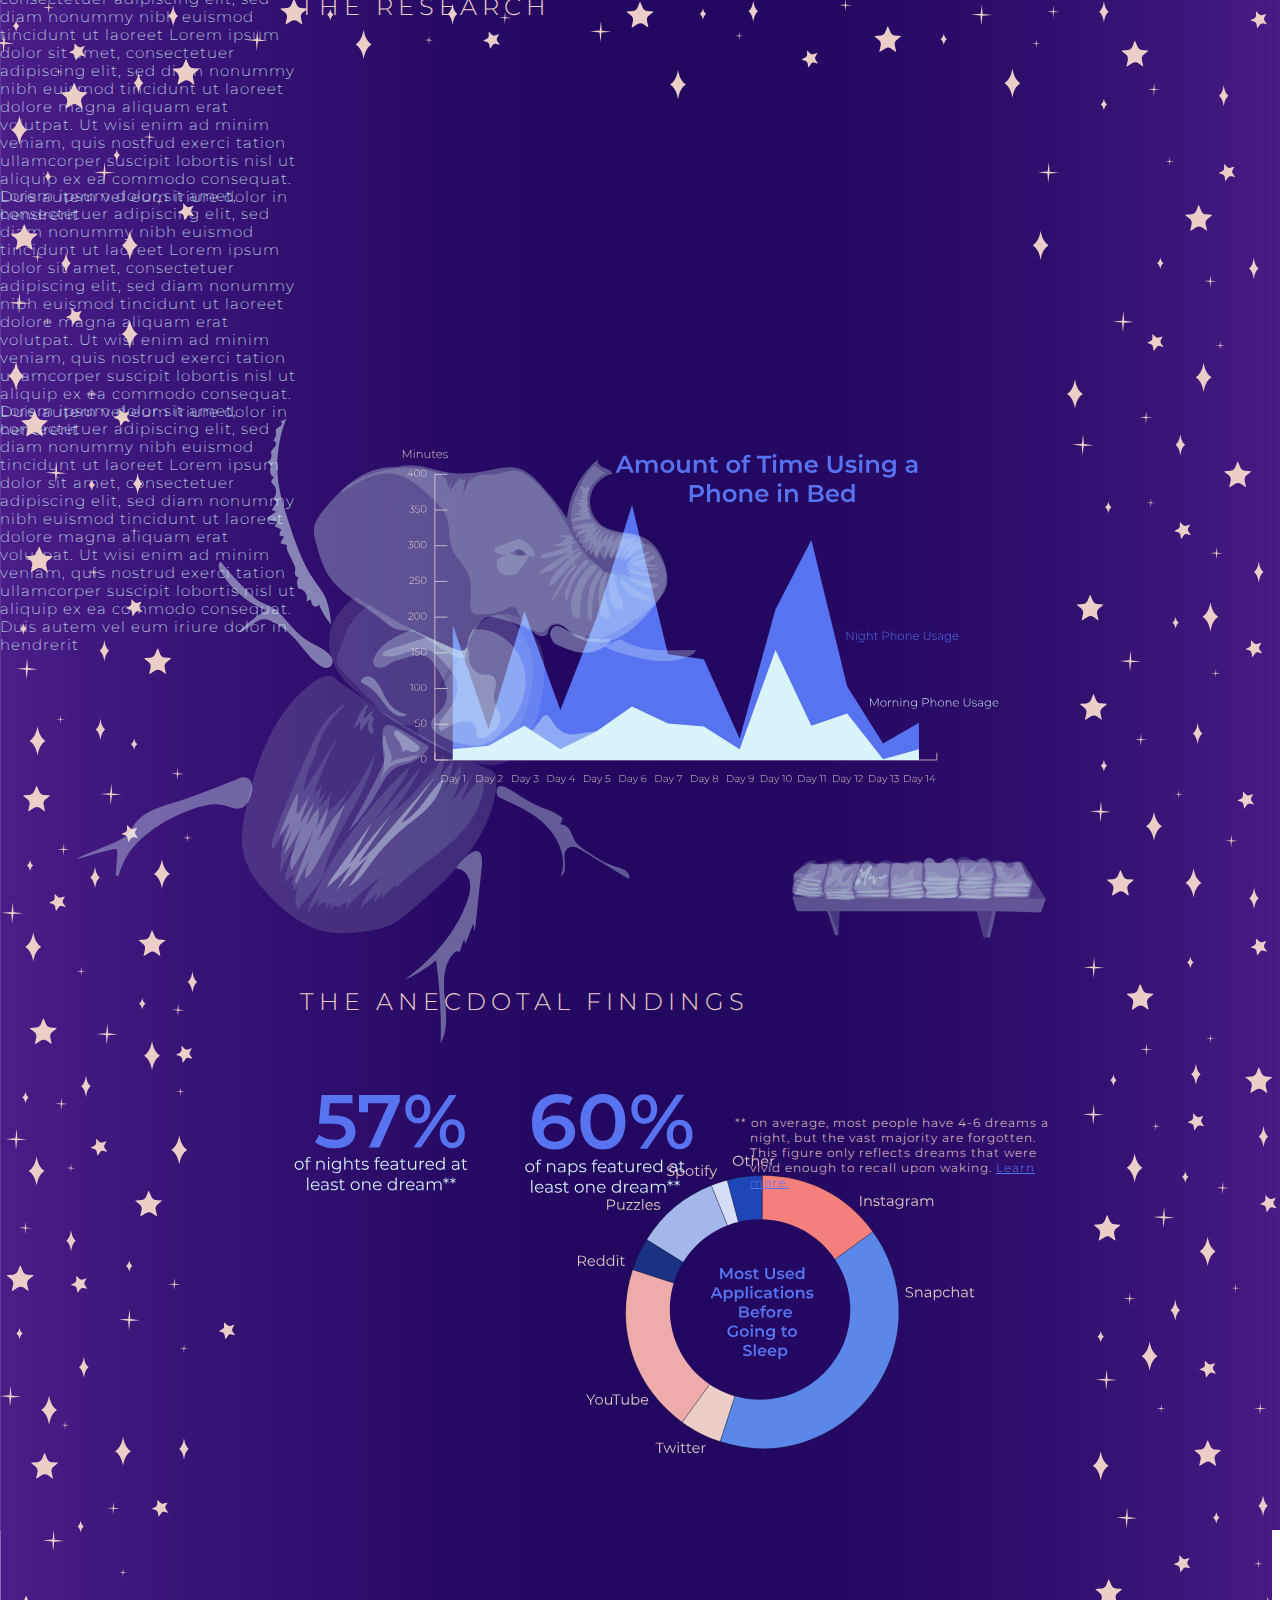
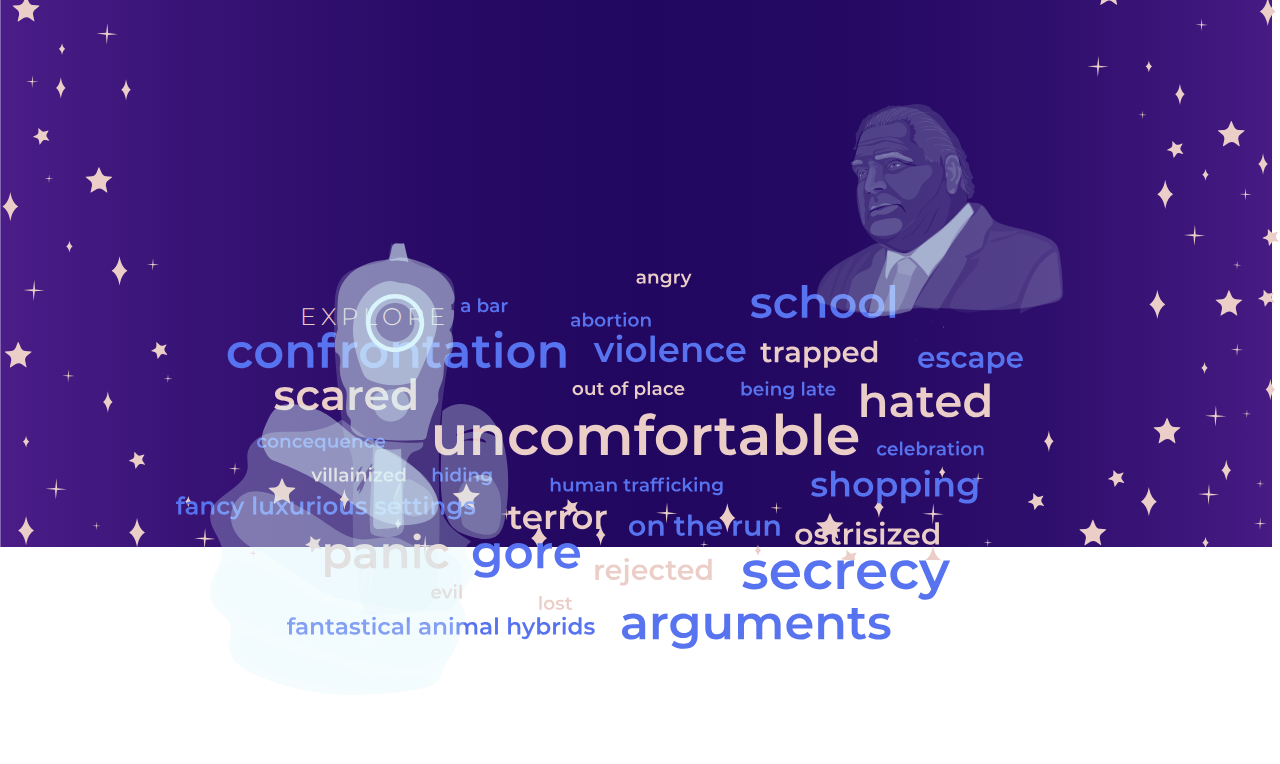
==== index.html @ c14ae3fe "Initial Upload" ====
<html lang="en">
<head>
    <meta charset="UTF-8">
    <meta http-equiv="X-UA-Compatible" content="IE=edge">
    <meta name="viewport" content="width=device-width, initial-scale=1.0">
    <title>Infographic</title>
    <link rel="stylesheet" href="style.css">
    <link rel="preconnect" href="https://fonts.gstatic.com">
    <link href="https://fonts.googleapis.com/css2?family=Montserrat:ital,wght@0,100;0,200;0,300;0,400;0,500;0,600;0,700;0,800;0,900;1,100;1,200;1,300;1,400;1,500;1,600;1,700;1,800;1,900&display=swap" rel="stylesheet">
</head>
<body>
    
    <img src="Assets/purplegradient.svg">
    <img src="Assets/stars-01.svg" id="stars">

    <h1>TECHNOLOGY <em>&amp</em> THE SUBCONSIOUS</h1>

    <h3 id="subhead-1">THE RESEARCH</h3>
    <p>Lorem ipsum dolor sit amet, consectetuer adipiscing elit, sed diam nonummy nibh euismod tincidunt ut laoreet Lorem ipsum dolor sit amet, consectetuer adipiscing elit, sed diam nonummy nibh euismod tincidunt ut laoreet dolore magna aliquam erat volutpat. Ut wisi enim ad minim veniam, quis nostrud exerci tation ullamcorper suscipit lobortis nisl ut aliquip ex ea commodo consequat. Duis autem vel eum iriure dolor in hendrerit</p>
    <h3 id="subhead-2">THE ANECDOTAL FINDINGS</h3>
    <p>Lorem ipsum dolor sit amet, consectetuer adipiscing elit, sed diam nonummy nibh euismod tincidunt ut laoreet Lorem ipsum dolor sit amet, consectetuer adipiscing elit, sed diam nonummy nibh euismod tincidunt ut laoreet dolore magna aliquam erat volutpat. Ut wisi enim ad minim veniam, quis nostrud exerci tation ullamcorper suscipit lobortis nisl ut aliquip ex ea commodo consequat. Duis autem vel eum iriure dolor in hendrerit</p>
    <h3 id="subhead-3">EXPLORE</h3>
    <p>Lorem ipsum dolor sit amet, consectetuer adipiscing elit, sed diam nonummy nibh euismod tincidunt ut laoreet Lorem ipsum dolor sit amet, consectetuer adipiscing elit, sed diam nonummy nibh euismod tincidunt ut laoreet dolore magna aliquam erat volutpat. Ut wisi enim ad minim veniam, quis nostrud exerci tation ullamcorper suscipit lobortis nisl ut aliquip ex ea commodo consequat. Duis autem vel eum iriure dolor in hendrerit</p>

    <a href="elebeatle.html">
        <img src="Assets/ele-beatle-01.svg" id="elebeatle" class="graphics">
    </a>
    <a href="t-table.html">
        <img src="Assets/t-shirt_table-01.svg" id="table" class="graphics">
    </a>
    <a href="gunpoint.html">
        <img src="Assets/gun-01.svg" id="gun" class="graphics">
    </a>
    <a href="dougie.html">
    <img src= "Assets/ford-01.svg" id="ford" class="graphics">
    </a>

    <img src="Assets/graph_1-01.svg" id="graph-1">
    <img src="Assets/graph_pie-01.svg" id="graph-pie">
    <img src="Assets/graph_words-01.svg" id="graph-3">

    <img src="Assets/stat_1-01.svg" id="stat-1">
    <img src="Assets/stat_2-01.svg" id="stat-2">
    <h6 id="asterisk">** on average, most people have 4-6 dreams a night, but the vast majority are forgotten. This figure only reflects dreams that were vivid enough to recall upon waking. <a href="https://www.healthline.com/health/why-dont-i-dream#is-it-possible-to-have-no-dreams" target="_blank">Learn more.</a></h6>
    
</body>
</html>
---- style.css ----
* {
    margin-top: 0px;
    margin-left: 0px;
    padding:0px;
    box-sizing:border-box;
}
#home {
    position: absolute;
    width: 75px;
    height: auto;
    left: 20px;
    margin-top: 20px;
    z-index: 9999;
}
body {
    background-image: url(Assets/purplegradient.svg);
    background-position: center;
    background-repeat: no-repeat;
    background-size: cover;
    overflow-x: hidden;
    bottom: 0px;
}
#stars {
    position: absolute;
    left: 0px;
    animation-name: bob;
    animation-duration: 3.5s;
    animation-iteration-count: infinite;
    animation-fill-mode: forwards;
    z-index: 1;
    overflow: hidden;
}
@keyframes bob {
    0%, 100% {
        transform: translateY(0px);
        opacity: 30%;
    }
    50% {
        transform: translateY(-3px);
        transform:scale(1.005,1.005);
        opacity: 70%;
    }
}
h1 {
    font-family: 'Montserrat', sans-serif;
    font-size: 40pt;
    font-weight: 800;
    text-align: center;
    letter-spacing: 8px;
    color: #5773EF;
    margin-top:-2320px;
    z-index: +10;
}
em {
    font-weight: 100;
    font-size: +90;
    font-style: normal;
    letter-spacing: -5px;
    color: #EBCEC7;
    vertical-align: middle;
  }
h3 {
    font-family: 'Montserrat', sans-serif;
    font-size: 18pt;
    font-weight: 300;
    text-align: left;
    margin-left: 300px;
    letter-spacing: 5px;
    color: #EBCEC7;
}
#subhead-1{
    position:absolute;
    margin-top: 20px;
}
#subhead-2{
    position:absolute;
    margin-top: 800px;
}
#subhead-3{
    position:absolute;
    margin-top: 1500px;
}

.graphics {
    overflow: hidden;
    position: absolute;
    z-index: 9999;
}
#elebeatle {
    transform:scale(0.4,0.4);
    left: -550px;
    top: -250px;
}

#table {
    transform:scale(0.4,0.4);
    left: 550px;
    top: 750px;
}
#gun {
    transform:scale(0.2,0.2);
    left: -550px;
    top: 700px;
}
#ford {
    transform:scale(0.4,0.4);
    left: 600px;
    top: 1500px;
}
#graph-1 {
    position: absolute;
    transform:scale(0.6,0.6);
    left: 100px;
    top: 200px;
}
#graph-pie {
    position: absolute;
    transform:scale(0.45,0.45);
    left: 240px;
    top: 930px;
}
#graph-3 {
    position: absolute;
    transform:scale(0.7,0.7);
    left: -45px;
    top: 1615px;
    z-index: 200;
}
#stat-1 {
    position: absolute;
    width: 250px;
    height: auto;
    left: 250px;
    top: 1050px;
}
#stat-2 {
    position: absolute;
    width: 250px;
    height: auto;
    left: 480px;
    top: 1050px;
}
#asterisk {
    color: #EBCEC7;
    font-family: 'Montserrat', sans-serif;
    font-weight: 320;
    letter-spacing: 1px;
    font-size: 9pt;
    width: 300px;
    text-indent: -11pt;
    position: absolute;
    left: 750px;
    top: 1115px;
    z-index: 99999999;
    
}
a {
    color: #5773EF;
}
p {
    color: #DAF4FB;
    font-family: 'Montserrat', sans-serif;
    font-weight: 200;
    letter-spacing: 1px;
    font-size: 11pt;
    width: 300px;
    height: 200px;
}
/*Ele-Beatle Page*/
.det-pagebody {
    overflow: hidden;
}
#detail-1 {
    position:absolute;
    transform: scale(0.7,0.7);
    left: -400px;
    top: -350px;
}
#detail-2 {
    position:absolute;
    transform: scale(0.8,0.8);
    left: 0px;
    top: -50px;
}
#detail-3 {
    position:absolute;
    transform: scale(0.35,0.35);
    left: -250px;
    top: -650px;
}
#detail-4 {
    position:absolute;
    transform: scale(0.55,0.55);
    left: -150px;
    top: -200px;
}
.p {
    position: absolute;
    color: #EBCEC7;
    font-family: 'Montserrat', sans-serif;
    font-weight: 320;
    letter-spacing: 1px;
    font-size: 11pt;
    width: 400px;
    border-color: #EBCEC7;
    background-color: #572394;
    text-align: center;
    padding: 30px;
    height: 300px;
    border-radius: 6px;
    border-width: 5px;
    left: 750px;
    top: 400px;
    z-index: 999999;
}
#home {
    position: absolute;
    width: 75px;
    height: auto;
    left: 20px;
    margin-top: 20px;
    z-index: 9999;
}
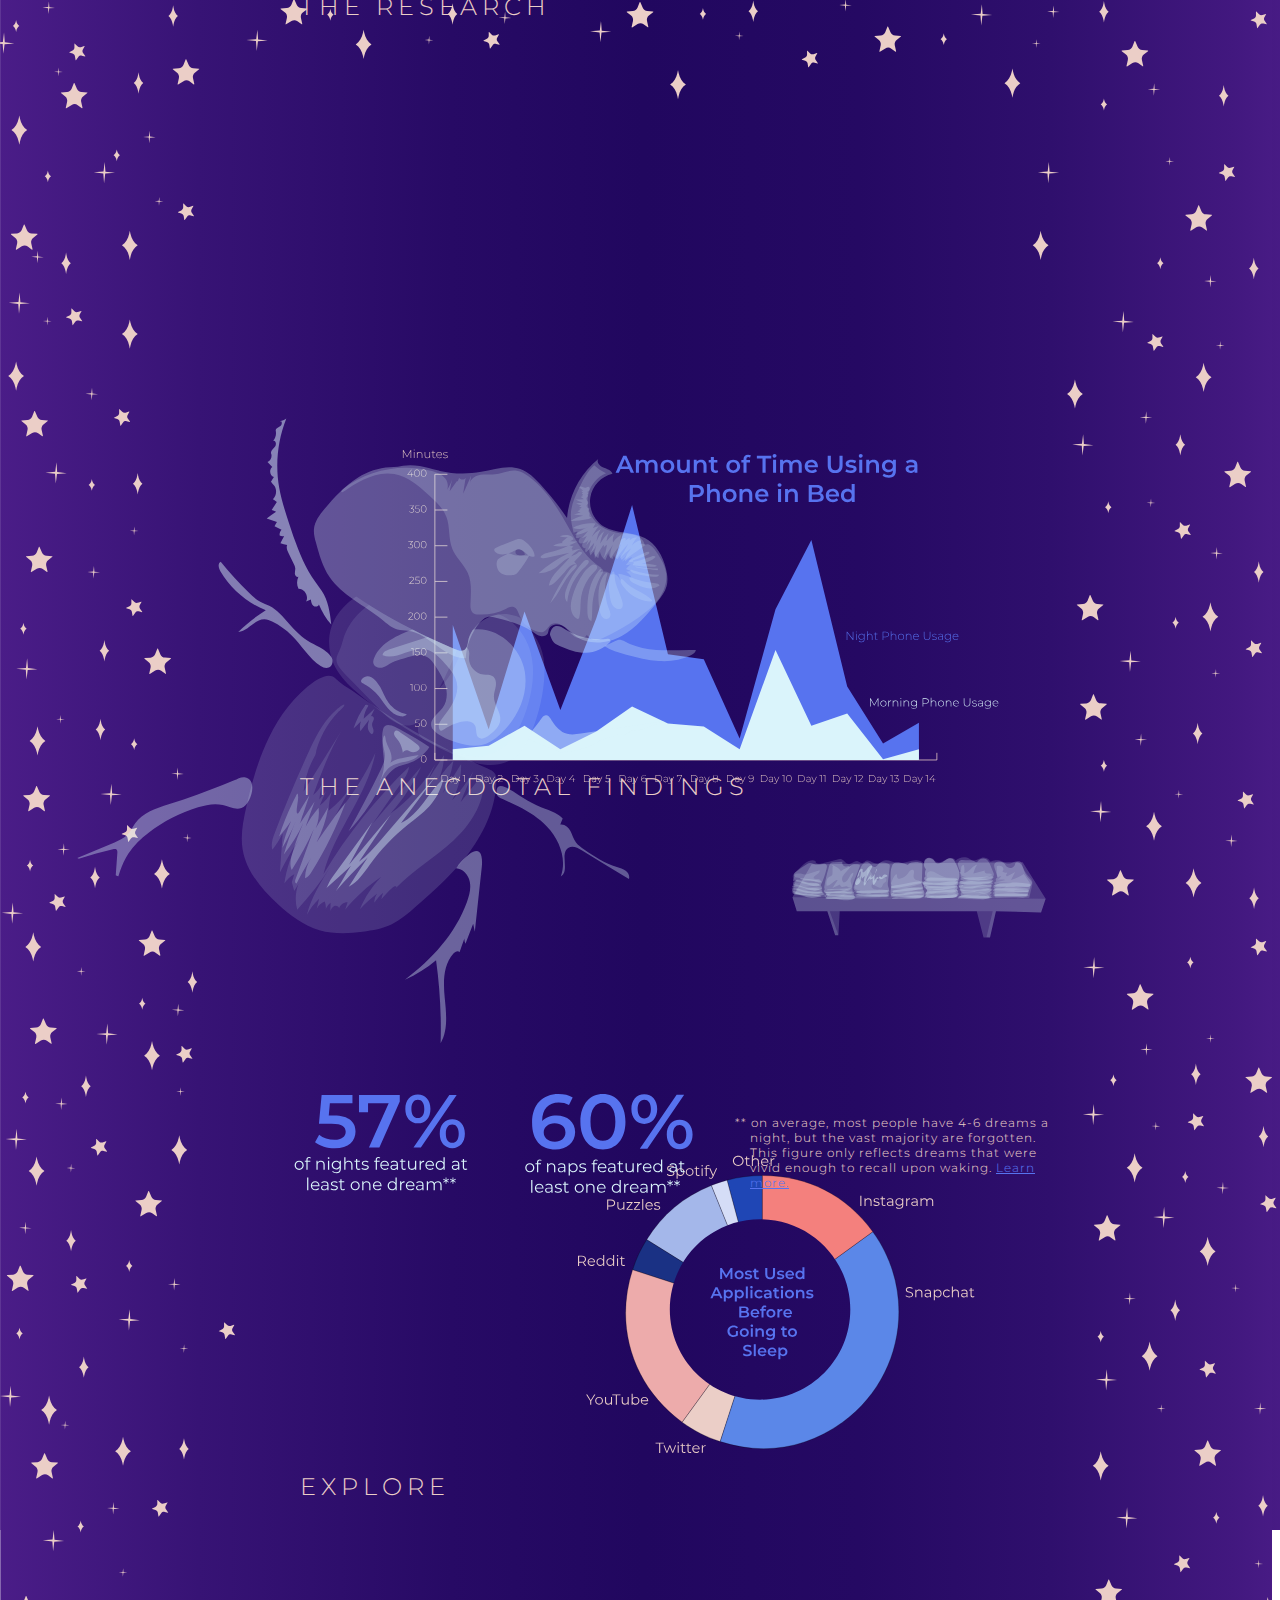
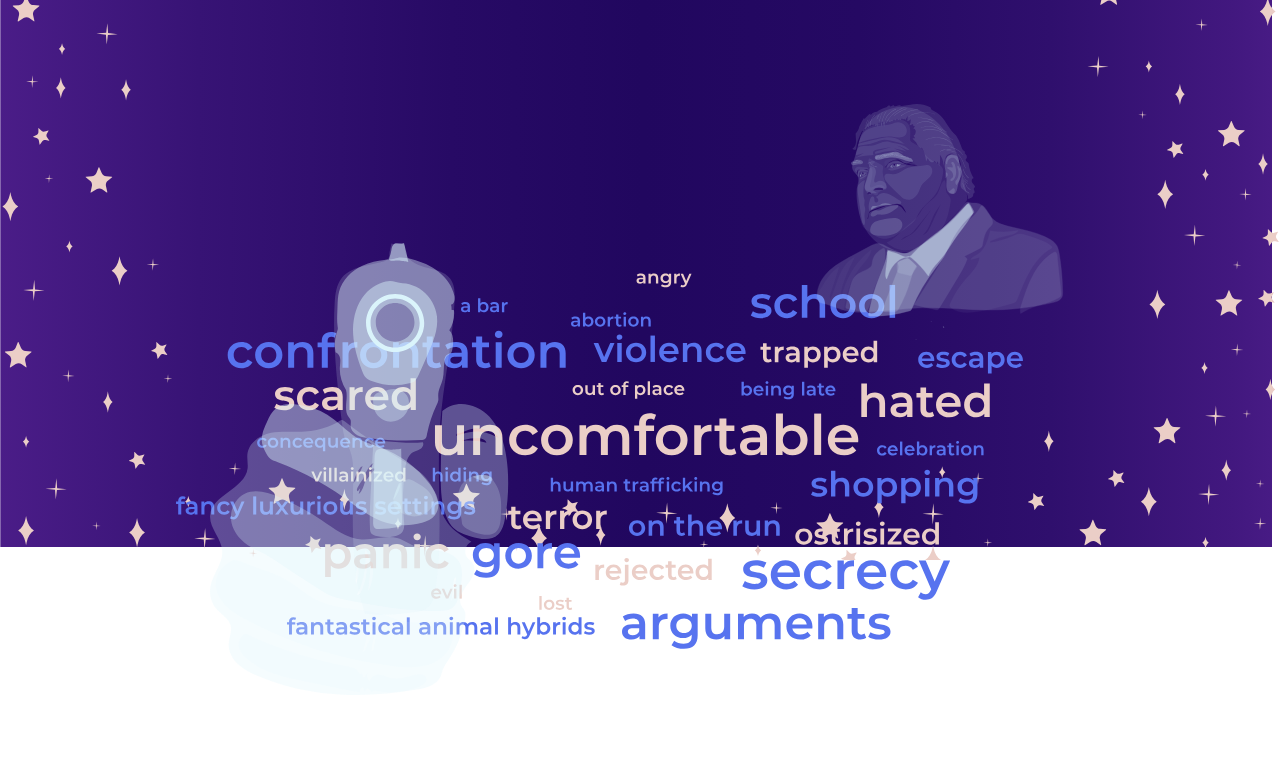
==== commit ed2ca8d8: "Removing p temporarily" ====
--- a/index.html
+++ b/index.html
@@ -16,11 +16,8 @@
     <h1>TECHNOLOGY <em>&amp</em> THE SUBCONSIOUS</h1>
 
     <h3 id="subhead-1">THE RESEARCH</h3>
-    <p>Lorem ipsum dolor sit amet, consectetuer adipiscing elit, sed diam nonummy nibh euismod tincidunt ut laoreet Lorem ipsum dolor sit amet, consectetuer adipiscing elit, sed diam nonummy nibh euismod tincidunt ut laoreet dolore magna aliquam erat volutpat. Ut wisi enim ad minim veniam, quis nostrud exerci tation ullamcorper suscipit lobortis nisl ut aliquip ex ea commodo consequat. Duis autem vel eum iriure dolor in hendrerit</p>
     <h3 id="subhead-2">THE ANECDOTAL FINDINGS</h3>
-    <p>Lorem ipsum dolor sit amet, consectetuer adipiscing elit, sed diam nonummy nibh euismod tincidunt ut laoreet Lorem ipsum dolor sit amet, consectetuer adipiscing elit, sed diam nonummy nibh euismod tincidunt ut laoreet dolore magna aliquam erat volutpat. Ut wisi enim ad minim veniam, quis nostrud exerci tation ullamcorper suscipit lobortis nisl ut aliquip ex ea commodo consequat. Duis autem vel eum iriure dolor in hendrerit</p>
     <h3 id="subhead-3">EXPLORE</h3>
-    <p>Lorem ipsum dolor sit amet, consectetuer adipiscing elit, sed diam nonummy nibh euismod tincidunt ut laoreet Lorem ipsum dolor sit amet, consectetuer adipiscing elit, sed diam nonummy nibh euismod tincidunt ut laoreet dolore magna aliquam erat volutpat. Ut wisi enim ad minim veniam, quis nostrud exerci tation ullamcorper suscipit lobortis nisl ut aliquip ex ea commodo consequat. Duis autem vel eum iriure dolor in hendrerit</p>
 
     <a href="elebeatle.html">
         <img src="Assets/ele-beatle-01.svg" id="elebeatle" class="graphics">
@@ -44,4 +41,4 @@
     <h6 id="asterisk">** on average, most people have 4-6 dreams a night, but the vast majority are forgotten. This figure only reflects dreams that were vivid enough to recall upon waking. <a href="https://www.healthline.com/health/why-dont-i-dream#is-it-possible-to-have-no-dreams" target="_blank">Learn more.</a></h6>
     
 </body>
-</html>+</html>
--- a/style.css
+++ b/style.css
@@ -157,7 +157,7 @@
 a {
     color: #5773EF;
 }
-p {
+/*p {
     color: #DAF4FB;
     font-family: 'Montserrat', sans-serif;
     font-weight: 200;
@@ -165,7 +165,7 @@
     font-size: 11pt;
     width: 300px;
     height: 200px;
-}
+}*/
 /*Ele-Beatle Page*/
 .det-pagebody {
     overflow: hidden;
@@ -220,4 +220,4 @@
     left: 20px;
     margin-top: 20px;
     z-index: 9999;
-}+}
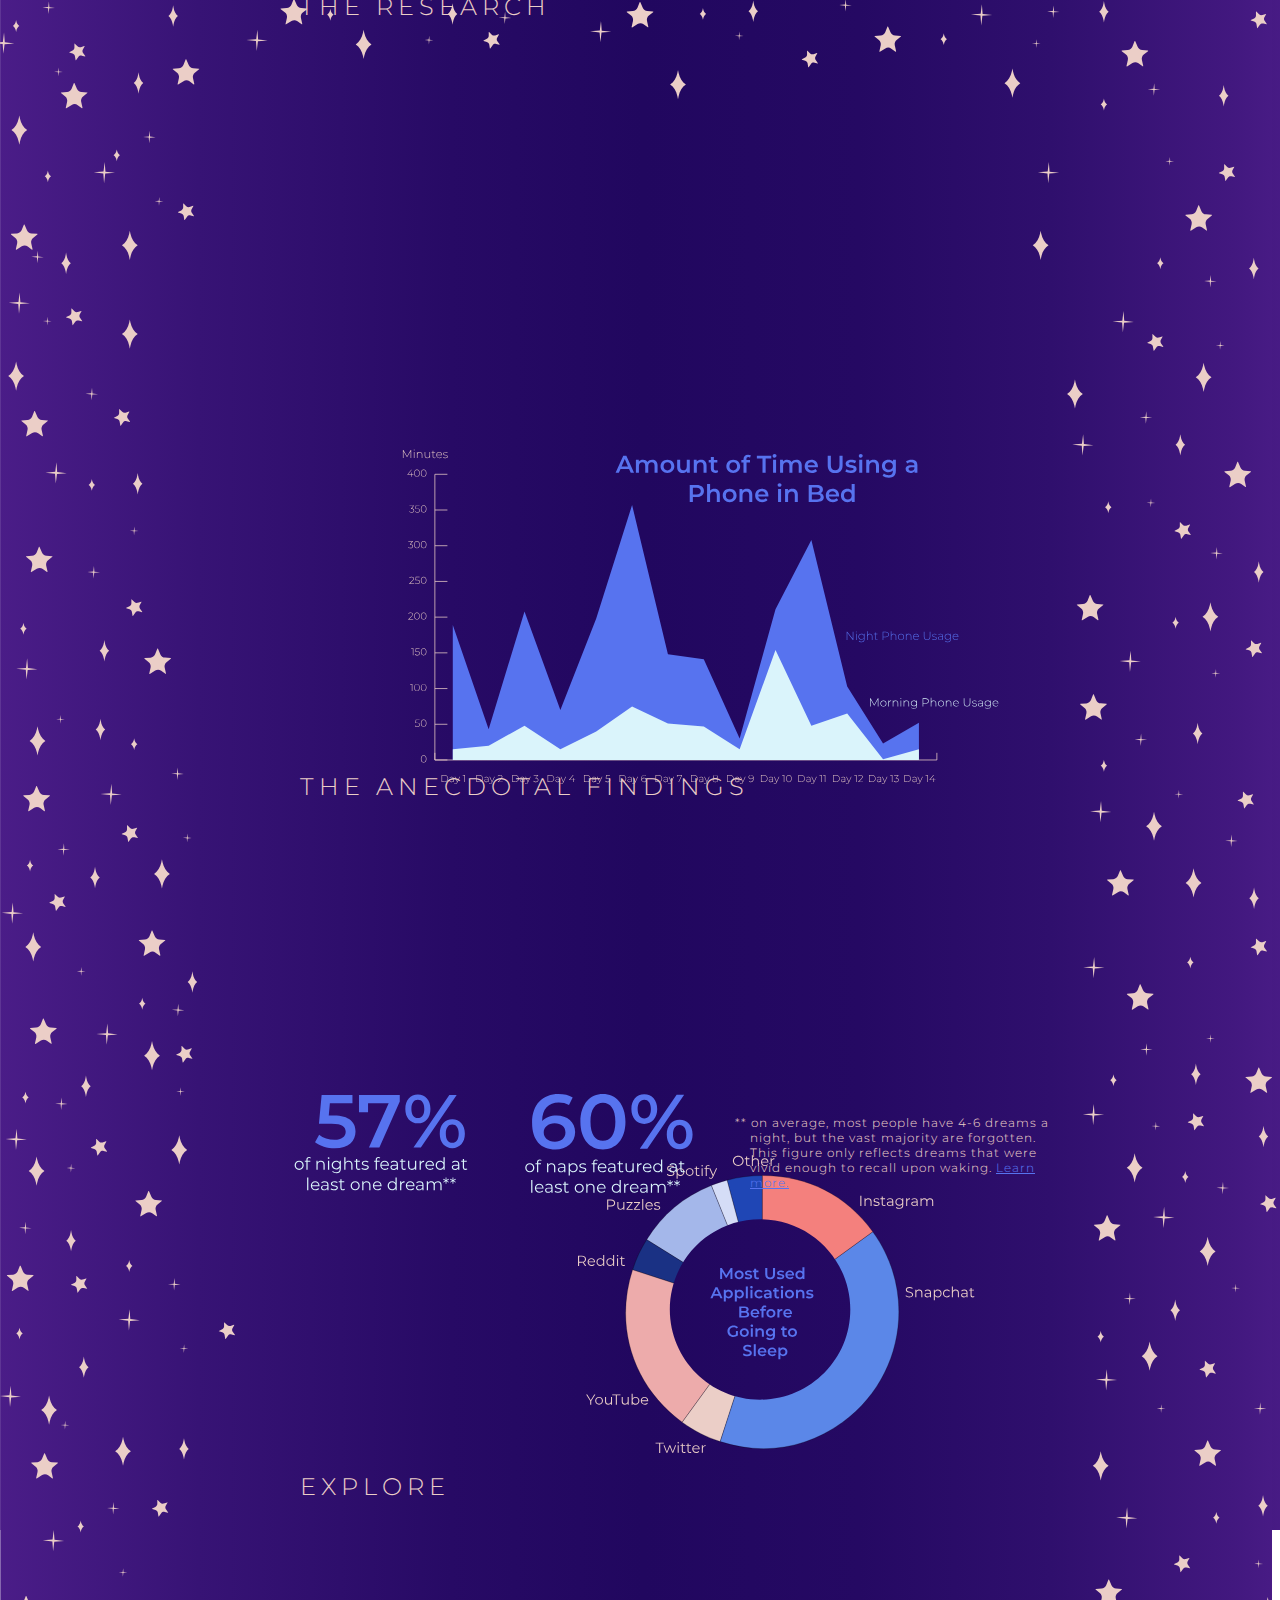
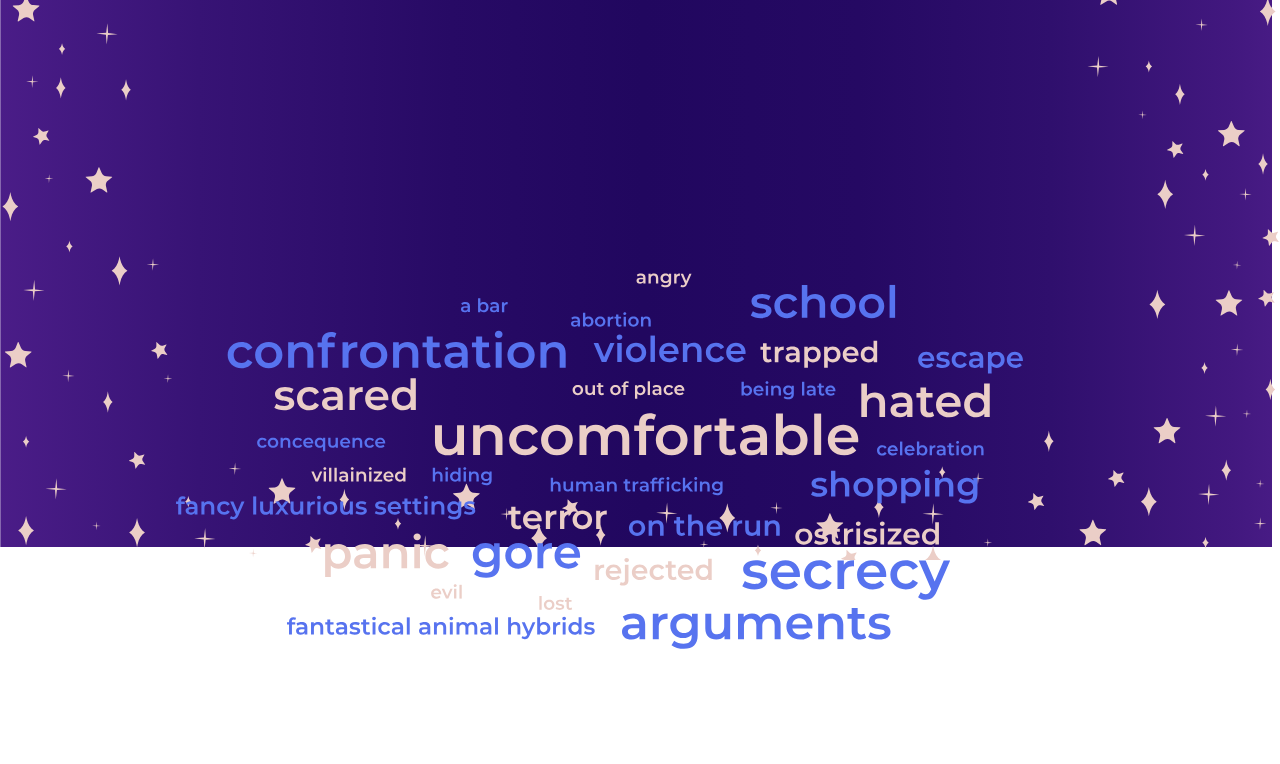
==== commit 31189bec: "Added JQuery animation on scroll" ====
--- a/index.html
+++ b/index.html
@@ -7,6 +7,8 @@
     <link rel="stylesheet" href="style.css">
     <link rel="preconnect" href="https://fonts.gstatic.com">
     <link href="https://fonts.googleapis.com/css2?family=Montserrat:ital,wght@0,100;0,200;0,300;0,400;0,500;0,600;0,700;0,800;0,900;1,100;1,200;1,300;1,400;1,500;1,600;1,700;1,800;1,900&display=swap" rel="stylesheet">
+    <script src="https://code.jquery.com/jquery-3.5.1.min.js" integrity="sha256-9/aliU8dGd2tb6OSsuzixeV4y/faTqgFtohetphbbj0=" crossorigin="anonymous"></script>
+    <script src="jquery.js"></script>
 </head>
 <body>
     
@@ -41,4 +43,4 @@
     <h6 id="asterisk">** on average, most people have 4-6 dreams a night, but the vast majority are forgotten. This figure only reflects dreams that were vivid enough to recall upon waking. <a href="https://www.healthline.com/health/why-dont-i-dream#is-it-possible-to-have-no-dreams" target="_blank">Learn more.</a></h6>
     
 </body>
-</html>
+</html>--- a/style.css
+++ b/style.css
@@ -3,14 +3,6 @@
     margin-left: 0px;
     padding:0px;
     box-sizing:border-box;
-}
-#home {
-    position: absolute;
-    width: 75px;
-    height: auto;
-    left: 20px;
-    margin-top: 20px;
-    z-index: 9999;
 }
 body {
     background-image: url(Assets/purplegradient.svg);
@@ -86,26 +78,45 @@
     position: absolute;
     z-index: 9999;
 }
+@keyframes fadein {
+    0% {
+        transform: scale(0.8,0.8);
+        opacity: 0%;
+    }
+    100% {opacity: 100%}
+}
 #elebeatle {
     transform:scale(0.4,0.4);
     left: -550px;
     top: -250px;
+    opacity: 0%;
+
+}
+.start {
+    animation-name: fadein;
+    animation-duration: 3s;
+    animation-iteration-count: 1;
+    animation-delay: 1s;
+    animation-fill-mode: forwards;
 }
 
 #table {
     transform:scale(0.4,0.4);
     left: 550px;
     top: 750px;
+    opacity: 0%;
 }
 #gun {
     transform:scale(0.2,0.2);
     left: -550px;
     top: 700px;
+    opacity: 0%;
 }
 #ford {
     transform:scale(0.4,0.4);
     left: 600px;
     top: 1500px;
+    opacity: 0%;
 }
 #graph-1 {
     position: absolute;
@@ -165,8 +176,16 @@
     font-size: 11pt;
     width: 300px;
     height: 200px;
-}*/
-/*Ele-Beatle Page*/
+}
+/*Detail Pages*/
+#home {
+    position: absolute;
+    width: 75px;
+    height: auto;
+    left: 20px;
+    margin-top: 20px;
+    z-index: 9999;
+}
 .det-pagebody {
     overflow: hidden;
 }
@@ -213,11 +232,3 @@
     top: 400px;
     z-index: 999999;
 }
-#home {
-    position: absolute;
-    width: 75px;
-    height: auto;
-    left: 20px;
-    margin-top: 20px;
-    z-index: 9999;
-}
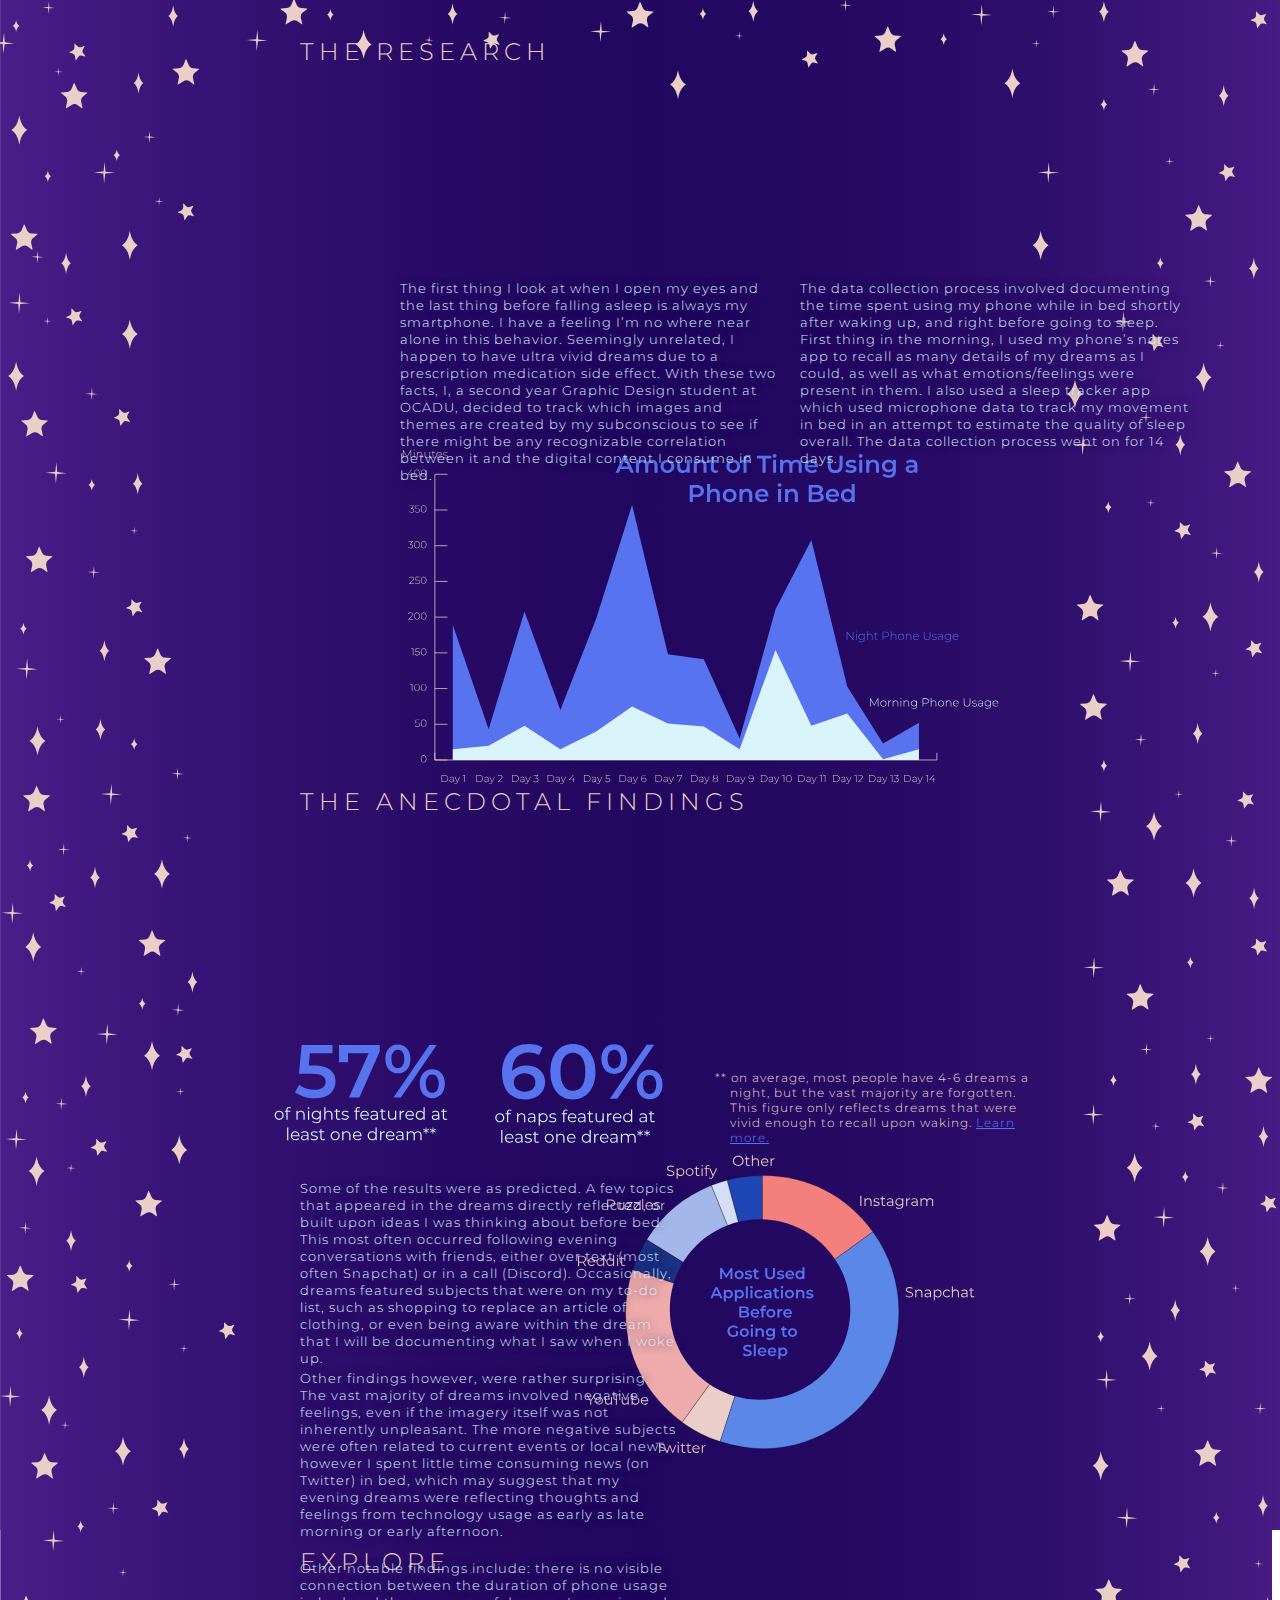
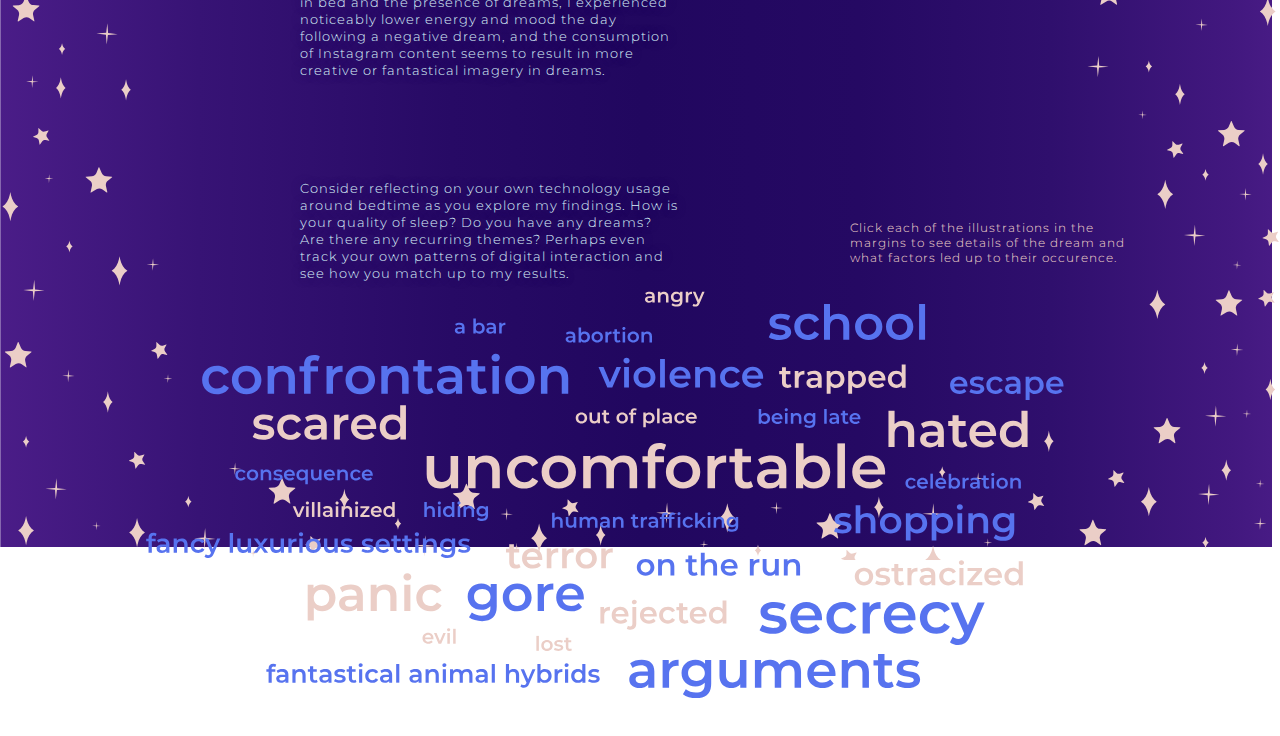
==== commit 472852f8: "Final" ====
--- a/index.html
+++ b/index.html
@@ -15,11 +15,20 @@
     <img src="Assets/purplegradient.svg">
     <img src="Assets/stars-01.svg" id="stars">
 
-    <h1>TECHNOLOGY <em>&amp</em> THE SUBCONSIOUS</h1>
+    <h1>TECHNOLOGY <em>&amp</em> THE SUBCONSCIOUS</h1>
 
     <h3 id="subhead-1">THE RESEARCH</h3>
+        <p id="p1">The first thing I look at when I open my eyes and the last thing before falling asleep is always my smartphone. I have a feeling I’m no where near alone in this behavior. Seemingly unrelated, I happen to have ultra vivid dreams due to a prescription medication side effect. With these two facts, I, a second year Graphic Design student at OCADU, decided to track which images and themes are created by my subconscious to see if there might be any recognizable correlation between it and the digital content I consume in bed.</p>
+        <p id="p2">The data collection process involved documenting the time spent using my phone while in bed shortly after waking up, and right before going to sleep. First thing in the morning, I used my phone’s notes app to recall as many details of my dreams as I could, as well as what emotions/feelings were present in them. I also used a sleep tracker app which used microphone data to track my movement in bed in an attempt to estimate the quality of sleep overall. The data collection process went on for 14 days.</p>
+    
     <h3 id="subhead-2">THE ANECDOTAL FINDINGS</h3>
+        <p id="p3">Some of the results were as predicted. A few topics that appeared in the dreams directly reflected, or built upon ideas I was thinking about before bed. This most often occurred following evening conversations with friends, either over text (most often Snapchat) or in a call (Discord). Occasionally, dreams featured subjects that were on my to-do list, such as shopping to replace an article of clothing, or even being aware within the dream that I will be documenting what I saw when I woke up.</p>
+        <p id="p4">Other findings however, were rather surprising.  The vast majority of dreams involved negative feelings, even if the imagery itself was not inherently unpleasant. The more negative subjects were often related to current events or local news, however I spent little time consuming news (on Twitter) in bed, which may suggest that my evening dreams were reflecting thoughts and feelings from technology usage as early as late morning or early afternoon. </p>
+        <p id="p5">Other notable findings include: there is no visible connection between the duration of phone usage in bed and the presence of dreams, I experienced noticeably lower energy and mood the day following a negative dream, and the consumption of Instagram content seems to result in more creative or fantastical imagery in dreams.</p>
+
     <h3 id="subhead-3">EXPLORE</h3>
+        <p id="p6">Consider reflecting on your own technology usage around bedtime as you explore my findings. How is your quality of sleep? Do you have any dreams? Are there any recurring themes? Perhaps even track your own patterns of digital interaction and see how you match up to my results. </p>
+        <h6 id="explore">Click each of the illustrations in the margins to see details of the dream and what factors led up to their occurence.</h6>
 
     <a href="elebeatle.html">
         <img src="Assets/ele-beatle-01.svg" id="elebeatle" class="graphics">
--- a/style.css
+++ b/style.css
@@ -33,6 +33,7 @@
         opacity: 70%;
     }
 }
+/*type*/
 h1 {
     font-family: 'Montserrat', sans-serif;
     font-size: 40pt;
@@ -62,17 +63,62 @@
 }
 #subhead-1{
     position:absolute;
-    margin-top: 20px;
+    margin-top: 0px;
 }
 #subhead-2{
     position:absolute;
-    margin-top: 800px;
+    margin-top: 750px;
 }
 #subhead-3{
     position:absolute;
-    margin-top: 1500px;
-}
-
+    margin-top: 1510px;
+}
+p {
+    color: #DAF4FB;
+    font-family: 'Montserrat', sans-serif;
+    font-weight: 300;
+    letter-spacing: 1px;
+    font-size: 9.5pt;
+    line-height: 17px;
+    width: 380px;
+    height: 200px, auto;
+    margin-left: 50px;
+    margin-top: 100px;
+    margin-bottom: 100px;
+    position: absolute;
+    text-shadow: 0px 0px 10px #21075F;
+    z-index: 9999;
+    widows: 4;
+}
+#p1 {
+    left: 350px;
+    top: 180px;
+}
+#p2 {
+    left: 750px;
+    top: 180px;
+    width: 390px;
+}
+#p3 {
+    left: 250px;
+    top: 1080px;
+}
+#p4 {
+    left: 250px;
+    top: 1270px;
+}
+#p5 {
+    left: 250px;
+    top: 1460px;
+}
+#p6 {
+    left: 250px;
+    top: 1680px;
+}
+#explore {
+    left: 850px;
+    top: 1820px;
+}
 .graphics {
     overflow: hidden;
     position: absolute;
@@ -87,7 +133,7 @@
 }
 #elebeatle {
     transform:scale(0.4,0.4);
-    left: -550px;
+    left: -590px;
     top: -250px;
     opacity: 0%;
 
@@ -99,11 +145,10 @@
     animation-delay: 1s;
     animation-fill-mode: forwards;
 }
-
 #table {
     transform:scale(0.4,0.4);
     left: 550px;
-    top: 750px;
+    top: 730px;
     opacity: 0%;
 }
 #gun {
@@ -133,49 +178,41 @@
 #graph-3 {
     position: absolute;
     transform:scale(0.7,0.7);
-    left: -45px;
-    top: 1615px;
+    left: -75px;
+    top: 1770px;
     z-index: 200;
 }
 #stat-1 {
     position: absolute;
     width: 250px;
     height: auto;
-    left: 250px;
-    top: 1050px;
+    left: 230px;
+    top: 1000px;
 }
 #stat-2 {
     position: absolute;
     width: 250px;
     height: auto;
-    left: 480px;
-    top: 1050px;
-}
-#asterisk {
+    left: 450px;
+    top: 1000px;
+}
+h6{
     color: #EBCEC7;
     font-family: 'Montserrat', sans-serif;
     font-weight: 320;
     letter-spacing: 1px;
     font-size: 9pt;
+    position: absolute;
     width: 300px;
+}
+#asterisk {
     text-indent: -11pt;
-    position: absolute;
-    left: 750px;
-    top: 1115px;
+    left: 730px;
+    top: 1070px;
     z-index: 99999999;
-    
 }
 a {
     color: #5773EF;
-}
-/*p {
-    color: #DAF4FB;
-    font-family: 'Montserrat', sans-serif;
-    font-weight: 200;
-    letter-spacing: 1px;
-    font-size: 11pt;
-    width: 300px;
-    height: 200px;
 }
 /*Detail Pages*/
 #home {
@@ -194,24 +231,44 @@
     transform: scale(0.7,0.7);
     left: -400px;
     top: -350px;
+    opacity: 0%;
+    animation-name: fadein;
+    animation-duration: 3s;
+    animation-iteration-count: 1;
+    animation-fill-mode: forwards;
 }
 #detail-2 {
     position:absolute;
     transform: scale(0.8,0.8);
     left: 0px;
     top: -50px;
+    opacity: 0%;
+    animation-name: fadein;
+    animation-duration: 3s;
+    animation-iteration-count: 1;
+    animation-fill-mode: forwards;
 }
 #detail-3 {
     position:absolute;
     transform: scale(0.35,0.35);
     left: -250px;
     top: -650px;
+    opacity: 0%;
+    animation-name: fadein;
+    animation-duration: 3s;
+    animation-iteration-count: 1;
+    animation-fill-mode: forwards;
 }
 #detail-4 {
     position:absolute;
     transform: scale(0.55,0.55);
     left: -150px;
     top: -200px;
+    opacity: 0%;
+    animation-name: fadein;
+    animation-duration: 3s;
+    animation-iteration-count: 1;
+    animation-fill-mode: forwards;
 }
 .p {
     position: absolute;
@@ -219,16 +276,21 @@
     font-family: 'Montserrat', sans-serif;
     font-weight: 320;
     letter-spacing: 1px;
-    font-size: 11pt;
+    line-height: 19px;
+    font-size: 10pt;
     width: 400px;
     border-color: #EBCEC7;
     background-color: #572394;
-    text-align: center;
+    text-align: left;
     padding: 30px;
-    height: 300px;
+    height: 300px, auto;
     border-radius: 6px;
     border-width: 5px;
     left: 750px;
-    top: 400px;
+    top: 350px;
+    margin-top: 0px;
     z-index: 999999;
 }
+#ford-det-p {
+    top: 190px;
+}